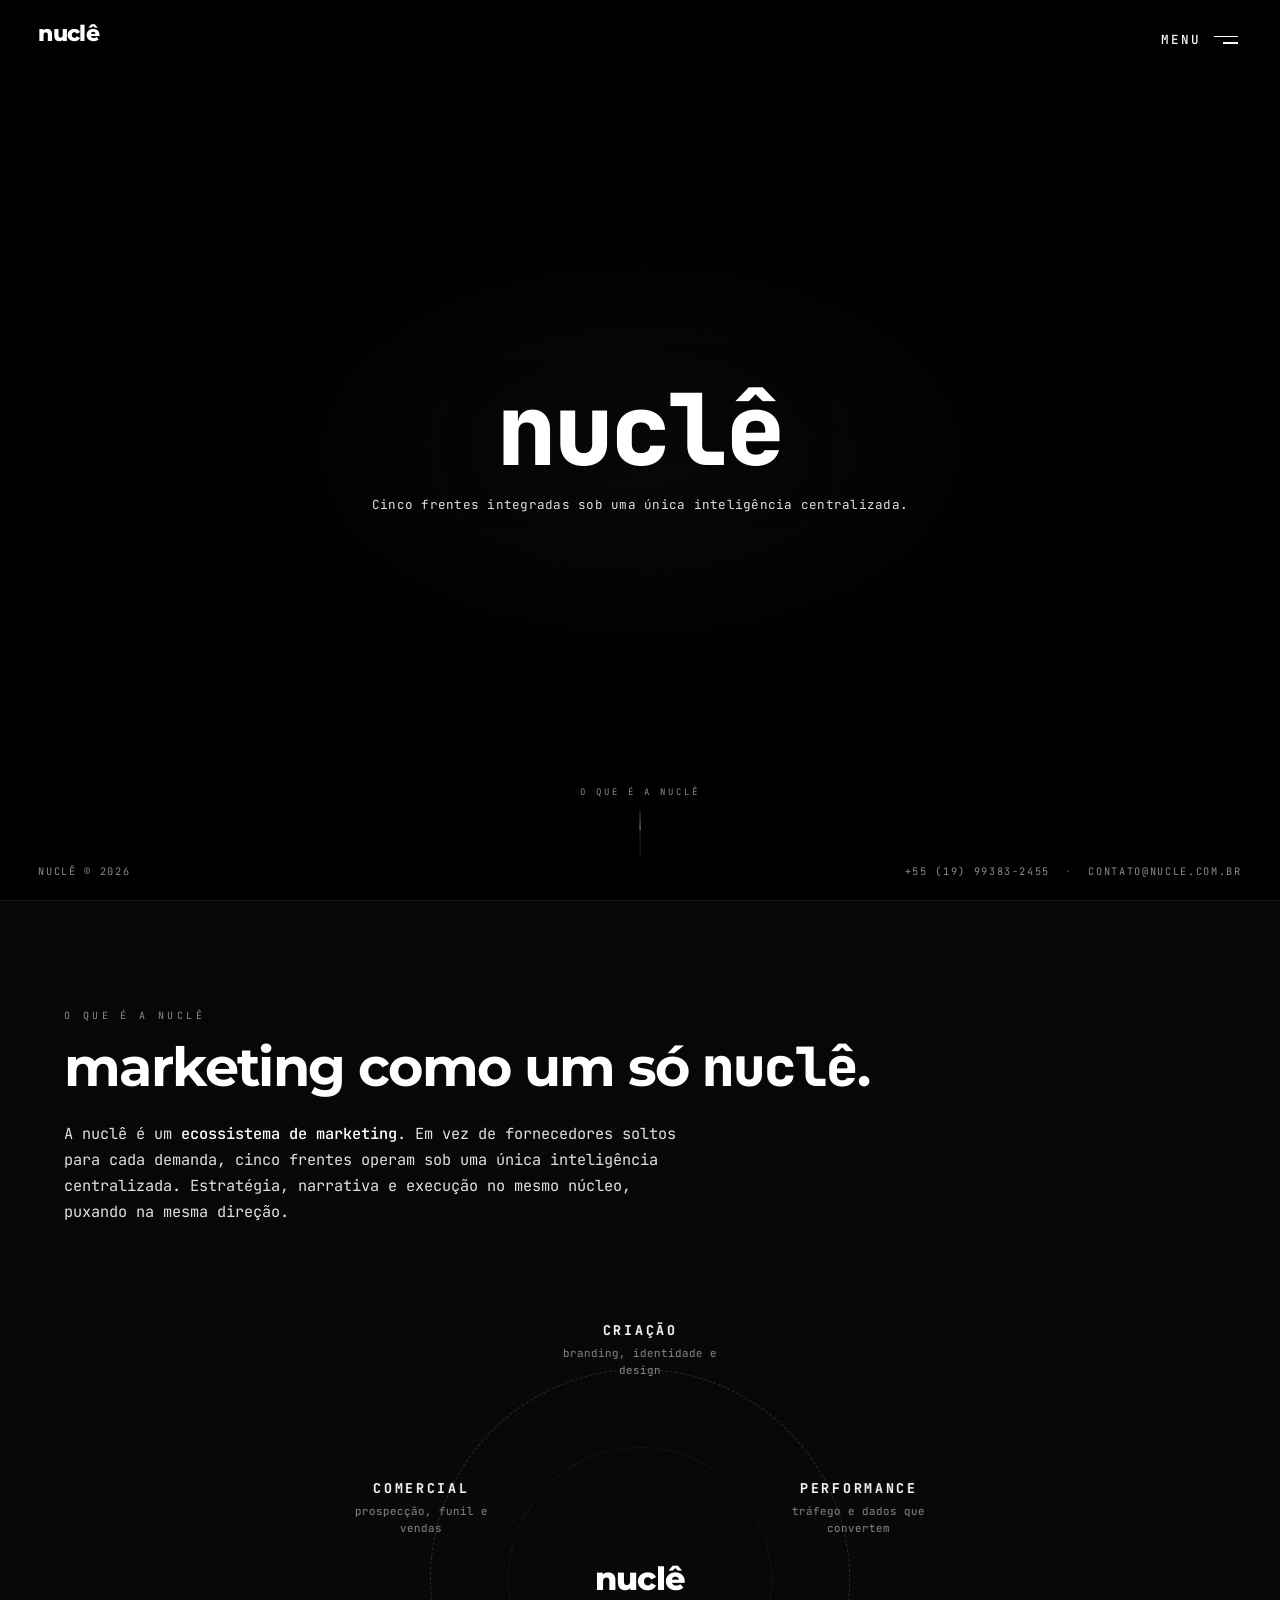
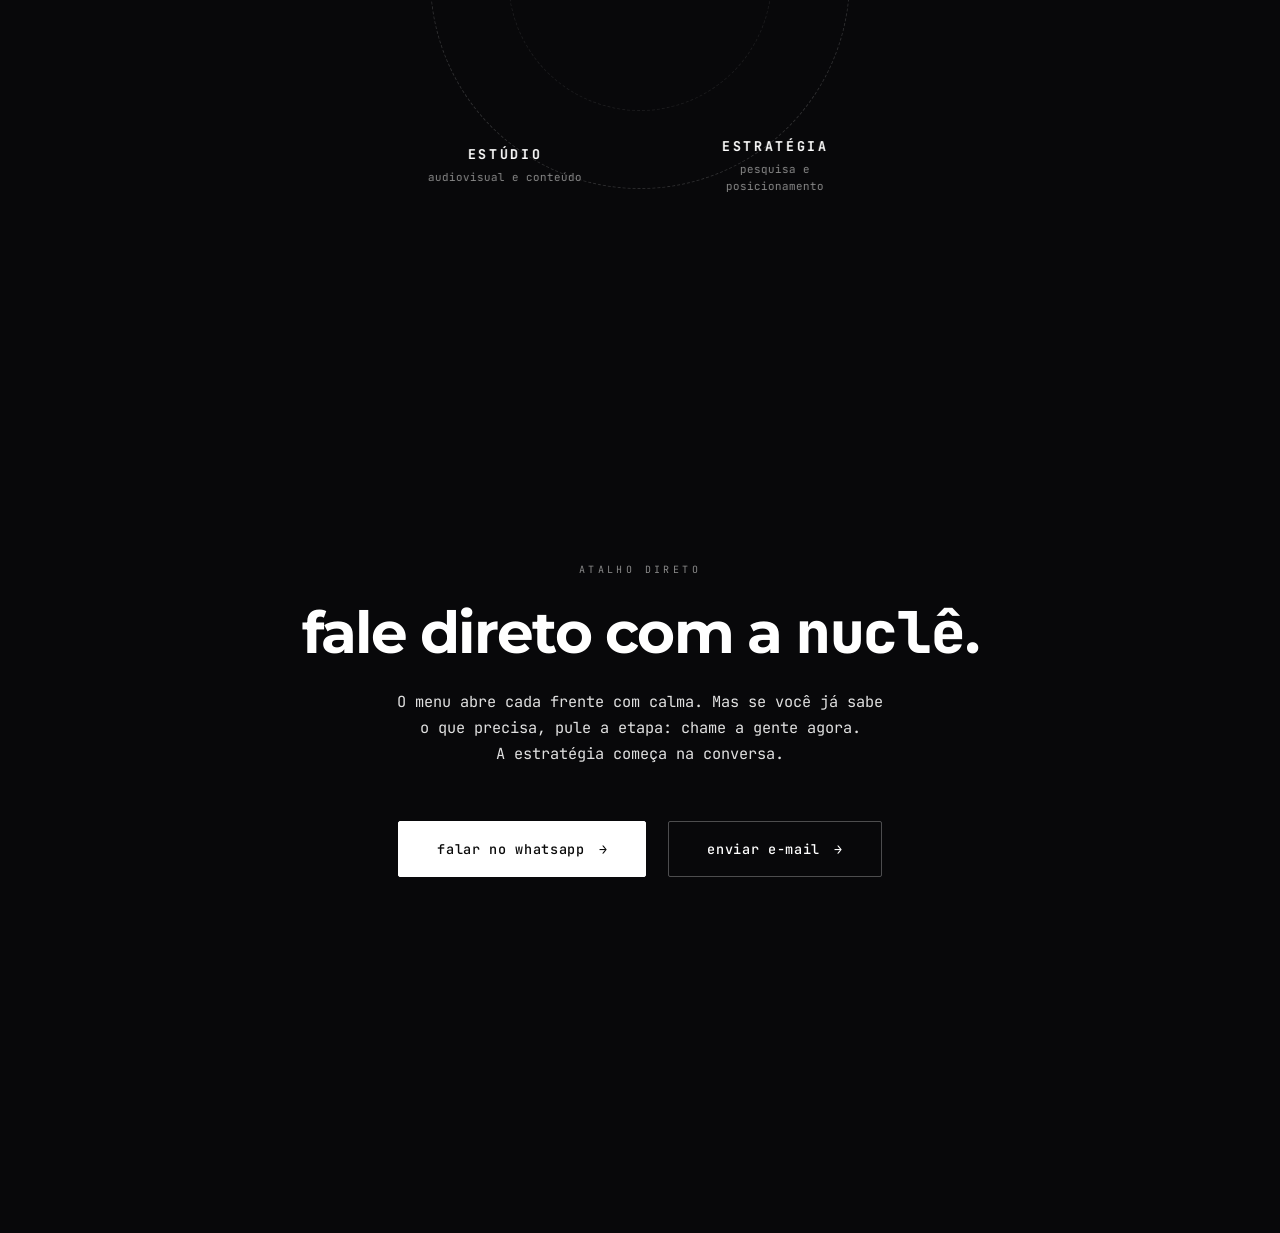
==== index.html @ 70ddcf28 "Site nuclê — versão inicial Site institucional estático da nuclê com as cinco frentes (criação, perf" ====
<!DOCTYPE html>
<html lang="pt-BR">
<head>
  <meta charset="UTF-8">
  <meta name="viewport" content="width=device-width, initial-scale=1.0">
  <meta name="theme-color" content="#0a0a0a">
  <title>nuclê · o núcleo estratégico</title>
  <meta name="description" content="nuclê. Ecossistema de marketing. Cinco frentes integradas sob uma única inteligência centralizada: criação, performance, estratégia, estúdio e comercial.">
  <meta property="og:title" content="nuclê · o núcleo estratégico">
  <meta property="og:description" content="Cinco frentes integradas sob uma única inteligência centralizada.">
  <meta property="og:type" content="website">
  <meta name="twitter:card" content="summary_large_image">
  <link rel="icon" href="data:image/svg+xml,%3Csvg xmlns='http://www.w3.org/2000/svg' viewBox='0 0 100 100'%3E%3Crect width='100' height='100' fill='%230a0a0a'/%3E%3Ctext x='50' y='66' font-family='monospace' font-size='58' font-weight='800' text-anchor='middle' fill='white'%3En%3C/text%3E%3C/svg%3E">
  <link rel="preconnect" href="https://fonts.googleapis.com">
  <link rel="preconnect" href="https://fonts.gstatic.com" crossorigin>
  <link rel="preconnect" href="https://picsum.photos">
  <link href="https://fonts.googleapis.com/css2?family=JetBrains+Mono:wght@400;500;700;800&family=Montserrat:wght@300;400;500;600&display=swap" rel="stylesheet">
  <link rel="stylesheet" href="assets/index.css?v=18">
</head>
<body>

  <!-- FUNDO -->
  <div class="stage" aria-hidden="true">
    <canvas class="blob-canvas" id="blob"></canvas>
    <div class="bg-vignette"></div>
  </div>

  <div class="grain" aria-hidden="true"></div>
  <div class="lights-flash" aria-hidden="true"></div>

  <!-- ícone reutilizável -->
  <svg class="svg-defs" width="0" height="0" aria-hidden="true">
    <symbol id="nuclei" viewBox="0 0 1440 810">
      <g fill="currentColor">
        <path d="M 376.59 -330.41 L 143.5 -245 L 376.59 -160.30 L 376.59 -72.80 L 43.41 -199.5 L 43.41 -290.5 L 376.59 -417.20 Z" transform="translate(293.25,669.5)"></path>
        <path d="M 376.59 -290.5 L 376.59 -199.5 L 43.41 -72.80 L 43.41 -160.30 L 276.5 -245 L 43.41 -330.41 L 43.41 -417.20 Z" transform="translate(666.19,669.5)"></path>
      </g>
    </symbol>
  </svg>

  <!-- HEADER -->
  <header>
    <a class="mark" href="index.html" aria-label="nuclê · início">
      <span class="mark-txt">nuclê</span>
    </a>
    <button class="menu-btn" id="openMenu" aria-label="Abrir menu" aria-expanded="false" aria-controls="overlay">
      Menu <span class="bars" aria-hidden="true"><i></i><i></i></span>
    </button>
  </header>

  <!-- HERO -->
  <main class="hero" id="hero">
    <div class="hero-glow" aria-hidden="true"></div>
    <div class="logo" aria-label="nuclê">
      <span class="word seg w">nuclê</span>
    </div>
    <p class="tagline">Cinco frentes integradas sob uma única inteligência centralizada.</p>
    <a class="scroll-cue" href="#sobre" aria-label="Rolar para saber mais">
      <span class="sc-label">o que é a nuclê</span>
      <span class="sc-line" aria-hidden="true"></span>
    </a>
  </main>

  <!-- SOBRE / O QUE É A NUCLÊ -->
  <section class="about" id="sobre">
    <div class="about-inner">
      <span class="ab-eyebrow">o que é a nuclê</span>
      <h2 class="ab-title">marketing como um só <span class="ab-brand">nuclê</span>.</h2>
      <p class="ab-lead">
        A nuclê é um <em>ecossistema de marketing</em>. Em vez de fornecedores
        soltos para cada demanda, cinco frentes operam sob uma única
        inteligência centralizada. Estratégia, narrativa e execução no mesmo
        núcleo, puxando na mesma direção.
      </p>

      <div class="nucleo" role="img" aria-label="As cinco frentes da nuclê (criação, performance, estratégia, estúdio e comercial) orbitando um único núcleo">
        <span class="nu-ring" aria-hidden="true"></span>
        <span class="nu-ring nu-ring-2" aria-hidden="true"></span>

        <div class="nu-orbit">
          <div class="nu-node nu-1"><span class="nu-node-in">
            <span class="nu-name">criação</span>
            <span class="nu-desc">branding, identidade e design</span>
          </span></div>
          <div class="nu-node nu-2"><span class="nu-node-in">
            <span class="nu-name">performance</span>
            <span class="nu-desc">tráfego e dados que convertem</span>
          </span></div>
          <div class="nu-node nu-3"><span class="nu-node-in">
            <span class="nu-name">estratégia</span>
            <span class="nu-desc">pesquisa e posicionamento</span>
          </span></div>
          <div class="nu-node nu-4"><span class="nu-node-in">
            <span class="nu-name">estúdio</span>
            <span class="nu-desc">audiovisual e conteúdo</span>
          </span></div>
          <div class="nu-node nu-5"><span class="nu-node-in">
            <span class="nu-name">comercial</span>
            <span class="nu-desc">prospecção, funil e vendas</span>
          </span></div>
        </div>

        <div class="nu-center">
          <span class="nu-mark">nuclê</span>
        </div>
      </div>
    </div>
  </section>

  <!-- FECHAMENTO / ATALHO DIRETO -->
  <section class="cta" id="contato">
    <div class="cta-inner">
      <span class="cta-eyebrow">atalho direto</span>
      <h2 class="cta-title">fale direto com a <span class="ab-brand">nuclê</span>.</h2>
      <p class="cta-lead">
        O menu abre cada frente com calma. Mas se você já sabe o que precisa,
        pule a etapa: chame a gente agora.<br>A estratégia começa na conversa.
      </p>
      <div class="cta-actions">
        <a class="cta-btn cta-btn-primary" href="https://wa.me/5519993832455?text=Ol%C3%A1%2C%20vim%20pelo%20site%20da%20nucl%C3%AA." target="_blank" rel="noopener">
          <span>falar no whatsapp</span><span class="cta-arrow" aria-hidden="true">→</span>
        </a>
        <a class="cta-btn cta-btn-ghost" href="mailto:contato@nucle.com.br">
          <span>enviar e-mail</span><span class="cta-arrow" aria-hidden="true">→</span>
        </a>
      </div>
    </div>
  </section>

  <!-- FOOTER -->
  <footer>
    <span>nuclê © 2026</span>
    <span class="foot-contact">
      <a href="tel:+5519993832455">+55 (19) 99383-2455</a>
      <span class="foot-sep" aria-hidden="true">·</span>
      <a href="mailto:contato@nucle.com.br">contato@nucle.com.br</a>
    </span>
  </footer>

  <!-- PRELOADER -->
  <div class="preloader" id="preloader">
    <div class="pl-top"><b>nuclê</b></div>
    <div class="pl-num"><span id="plNum">0</span><span class="pct">%</span></div>
    <div class="pl-label">carregando o núcleo</div>
    <div class="pl-bar" id="plBar"></div>
  </div>

  <!-- MENU OVERLAY -->
  <div class="overlay" id="overlay" role="dialog" aria-modal="true" aria-label="Menu de serviços">
    <div class="ov-top">
      <button class="mk" id="menuLogoBtn" type="button" aria-label="Voltar à página inicial"><span class="mk-txt">nuclê</span></button>
    </div>
    <div class="ov-body">
      <nav class="menu-list" aria-label="Áreas">
        <a class="menu-item has-media" href="estudio.html" data-area="estudio">
          <div class="mi-media" aria-hidden="true">
            <div class="mi-strip">
              <img src="https://picsum.photos/id/1043/420/420?grayscale" alt="" loading="eager" decoding="async">
              <img src="https://picsum.photos/id/1031/420/420?grayscale" alt="" loading="eager" decoding="async">
              <img src="https://picsum.photos/id/1024/420/420?grayscale" alt="" loading="eager" decoding="async">
              <img src="https://picsum.photos/id/1019/420/420?grayscale" alt="" loading="eager" decoding="async">
              <img src="https://picsum.photos/id/1015/420/420?grayscale" alt="" loading="eager" decoding="async">
              <img src="https://picsum.photos/id/1011/420/420?grayscale" alt="" loading="eager" decoding="async">
              <img src="https://picsum.photos/id/1004/420/420?grayscale" alt="" loading="eager" decoding="async">
              <img src="https://picsum.photos/id/999/420/420?grayscale" alt="" loading="eager" decoding="async">
              <img src="https://picsum.photos/id/1043/420/420?grayscale" alt="" loading="eager" decoding="async">
              <img src="https://picsum.photos/id/1031/420/420?grayscale" alt="" loading="eager" decoding="async">
              <img src="https://picsum.photos/id/1024/420/420?grayscale" alt="" loading="eager" decoding="async">
              <img src="https://picsum.photos/id/1019/420/420?grayscale" alt="" loading="eager" decoding="async">
              <img src="https://picsum.photos/id/1015/420/420?grayscale" alt="" loading="eager" decoding="async">
              <img src="https://picsum.photos/id/1011/420/420?grayscale" alt="" loading="eager" decoding="async">
              <img src="https://picsum.photos/id/1004/420/420?grayscale" alt="" loading="eager" decoding="async">
              <img src="https://picsum.photos/id/999/420/420?grayscale" alt="" loading="eager" decoding="async">
            </div>
          </div>
          <span class="mi-name">estúdio</span>
          <span class="mi-arrow" aria-hidden="true">→</span>
        </a>
        <a class="menu-item" href="criacao.html" data-area="criacao">
          <span class="mi-name">criação</span>
          <span class="mi-arrow" aria-hidden="true">→</span>
        </a>
        <a class="menu-item" href="performance.html" data-area="performance">
          <span class="mi-name">performance</span>
          <span class="mi-arrow" aria-hidden="true">→</span>
        </a>
        <a class="menu-item" href="estrategia.html" data-area="estrategia">
          <span class="mi-name">estratégia</span>
          <span class="mi-arrow" aria-hidden="true">→</span>
        </a>
        <a class="menu-item" href="comercial.html" data-area="comercial">
          <span class="mi-name">comercial</span>
          <span class="mi-arrow" aria-hidden="true">→</span>
        </a>
      </nav>
    </div>
  </div>

  <!-- libs externas usadas pelo blob 3D -->
  <script src="https://cdnjs.cloudflare.com/ajax/libs/three.js/r128/three.min.js"></script>
  <script src="assets/simplex-noise.js"></script>

  <!-- lógica da página: preloader, menu, blob -->
  <script src="assets/index.js?v=4" defer></script>
</body>
</html>
---- assets/index.css ----
:root{
  --preto:#0a0a0a;
  --branco:#FFFFFF;
  --cinza:#E1E1E1;
  --cinza-dim:#8a8a8a;
  --mono:'JetBrains Mono', ui-monospace, monospace;
  --sans:'Montserrat', system-ui, sans-serif;
}
*{margin:0;padding:0;box-sizing:border-box}
.svg-defs{position:absolute}
html,body{min-height:100%}
html{scroll-behavior:smooth}
body{
  background:#000;
  color:var(--branco);
  font-family:var(--mono);
  overflow-x:hidden;
  -webkit-font-smoothing:antialiased;
}

/* ============ FUNDO: blob 3D WebGL ============ */
.stage{position:fixed;inset:0;z-index:0;overflow:hidden;
  background:linear-gradient(90deg,#2a2a2a 0%,#222 45%,#1c1c1c 100%)}
.stage.no-webgl{background-image:url('assets/bg.png');background-size:cover;background-position:62% 40%}
.blob-canvas{position:absolute;inset:0;width:100%;height:100%;display:block}
.bg-vignette{position:absolute;inset:0;pointer-events:none;
  background:radial-gradient(135% 105% at 64% 32%, rgba(0,0,0,0) 42%, rgba(0,0,0,.32) 84%, rgba(0,0,0,.68) 100%);}

.grain{position:fixed;inset:0;z-index:6;pointer-events:none;opacity:.05;mix-blend-mode:overlay;
  background-image:url("data:image/svg+xml,%3Csvg xmlns='http://www.w3.org/2000/svg' width='140' height='140'%3E%3Cfilter id='n'%3E%3CfeTurbulence type='fractalNoise' baseFrequency='0.85' numOctaves='2'/%3E%3C/filter%3E%3Crect width='100%25' height='100%25' filter='url(%23n)'/%3E%3C/svg%3E");}

/* ============ HERO ============ */
.hero{position:relative;z-index:3;min-height:100vh;min-height:100svh;display:flex;flex-direction:column;
  align-items:center;justify-content:center;text-align:center;padding:0 24px;pointer-events:none}
.hero-glow{position:absolute;width:80vmin;height:46vmin;border-radius:50%;
  background:radial-gradient(closest-side, rgba(10,10,10,.85), rgba(10,10,10,0));}
.kicker{position:relative;font-size:11px;letter-spacing:.4em;text-transform:uppercase;
  color:var(--cinza);margin-bottom:18px;opacity:0}
.logo{position:relative;display:flex;flex-wrap:nowrap;align-items:center;justify-content:center;gap:.04em;
  max-width:100%;white-space:nowrap;
  font-weight:800;line-height:.9;letter-spacing:-.02em;
  font-size:clamp(2.4rem,11vmin,13rem);text-shadow:0 8px 50px rgba(0,0,0,.6)}
.logo .word{white-space:nowrap}
.logo .br{color:var(--branco);font-weight:500}
.logo .word{color:var(--branco)}
.logo .seg{display:inline-block;opacity:0;transform:translateY(34px)}
.tagline{position:relative;align-self:center;text-align:center;
  margin:clamp(16px,2.4vmin,40px) auto 0;font-family:var(--mono);font-weight:400;
  font-size:clamp(11px,1.4vmin,22px);letter-spacing:.02em;color:var(--cinza);
  width:fit-content;max-width:96vw;white-space:nowrap;opacity:0;line-height:1.6}

.reveal .kicker{animation:fade 1s .15s forwards}
.reveal .logo .seg{animation:rise .95s cubic-bezier(.2,.7,.2,1) forwards}
.reveal .logo .l1{animation-delay:.25s}
.reveal .logo .w{animation-delay:.38s}
.reveal .logo .l2{animation-delay:.5s}
.reveal .tagline{animation:fade 1s .8s forwards}

/* ============ HEADER ============ */
header{position:fixed;top:0;left:0;right:0;z-index:20;
  display:flex;align-items:flex-start;justify-content:space-between;
  padding:clamp(18px,2.6vmin,48px) clamp(20px,3vw,72px)}
.mark{display:flex;align-items:center;gap:10px;opacity:0;text-decoration:none;color:var(--branco);transition:opacity .3s}
.mark:hover{opacity:.85}
.mark:focus-visible{outline:1px solid var(--cinza);outline-offset:6px;border-radius:2px}
.reveal .mark{animation:fade .9s .2s forwards}
.mark-txt{display:inline-block;font-family:var(--sans);font-weight:800;text-transform:lowercase;
  letter-spacing:-.03em;font-size:clamp(19px,2.4vmin,30px);color:var(--branco);line-height:1}
.menu-btn{appearance:none;background:none;border:none;cursor:pointer;color:var(--branco);
  font-family:var(--mono);font-size:clamp(12px,1.4vmin,20px);font-weight:500;letter-spacing:.18em;text-transform:uppercase;
  display:flex;align-items:center;gap:12px;padding:8px 4px;opacity:0}
.reveal .menu-btn{animation:fade .9s .3s forwards}
.menu-btn .bars{display:inline-flex;flex-direction:column;gap:5px;width:24px}
.menu-btn .bars i{height:1.5px;background:var(--branco);display:block;transition:.35s}
.menu-btn .bars i:first-child{width:24px}
.menu-btn .bars i:last-child{width:15px;margin-left:auto}
.menu-btn:hover .bars i:last-child{width:24px}
.menu-btn:hover{color:var(--cinza)}
.menu-btn:focus-visible{outline:1px solid var(--cinza);outline-offset:6px}

/* ============ FOOTER ============ */
footer{position:fixed;bottom:0;left:0;right:0;z-index:20;
  display:flex;justify-content:space-between;align-items:flex-end;
  padding:clamp(16px,2.4vmin,44px) clamp(20px,3vw,72px);
  font-size:clamp(10px,1.15vmin,16px);letter-spacing:.16em;text-transform:uppercase;color:var(--cinza-dim);opacity:0}
.reveal footer{animation:fade 1s 1.05s forwards}
footer a{color:var(--cinza-dim);text-decoration:none;transition:color .3s}
footer a:hover{color:var(--branco)}
.foot-contact{display:inline-flex;align-items:center;gap:clamp(8px,1.2vw,16px);flex-wrap:wrap;justify-content:flex-end}
.foot-sep{color:var(--cinza-dim);opacity:.6}
footer a:focus-visible{color:var(--branco);outline:1px solid var(--cinza-dim);outline-offset:4px}

/* ============ VINHETA QUE ACENDE ============ */
.lights-flash{position:fixed;inset:0;z-index:5;pointer-events:none;
  background:radial-gradient(circle at 50% 45%,
    rgba(255,255,255,.40) 0%,
    rgba(255,255,255,.18) 22%,
    rgba(255,255,255,.04) 50%,
    transparent 75%);
  opacity:0;mix-blend-mode:screen;
  transform:scale(.85);will-change:opacity,transform}
.reveal .lights-flash{animation:vinhetaOn 2s cubic-bezier(.3,0,.3,1) .15s forwards}
@keyframes vinhetaOn{
  0%{opacity:0;transform:scale(.85)}
  25%{opacity:1;transform:scale(1)}
  55%{opacity:.9;transform:scale(1.04)}
  100%{opacity:0;transform:scale(1.18)}
}

/* ============ PRELOADER ============ */
.preloader{position:fixed;inset:0;z-index:90;background:#000;overflow:hidden;
  transition:opacity 1.1s cubic-bezier(.7,0,.3,1), visibility 1.1s}
.preloader.done{opacity:0;visibility:hidden;pointer-events:none}
.pl-top{position:absolute;top:30px;left:38px;right:38px;display:flex;justify-content:space-between;
  font-size:11px;letter-spacing:.3em;text-transform:uppercase;color:var(--cinza-dim)}
.pl-top b{color:var(--branco);font-weight:500}
.pl-num{position:absolute;left:38px;bottom:42px;font-family:var(--mono);font-weight:800;
  font-size:clamp(80px,18vw,230px);line-height:.82;letter-spacing:-.04em;color:var(--branco)}
.pl-num .pct{color:var(--cinza-dim);font-weight:500;font-size:.3em;vertical-align:super;margin-left:.05em}
.pl-label{position:absolute;right:38px;bottom:54px;font-size:11px;letter-spacing:.4em;
  text-transform:uppercase;color:var(--cinza-dim)}
.pl-bar{position:absolute;left:0;bottom:0;height:2px;background:var(--branco);width:0}
@keyframes rise{to{opacity:1;transform:translateY(0)}}
@keyframes fade{to{opacity:1}}
body.locked{overflow:hidden}

/* ============ MENU OVERLAY ============ */
.overlay{position:fixed;inset:0;z-index:50;background:rgba(0,0,0,.9);
  -webkit-backdrop-filter:blur(24px);backdrop-filter:blur(24px);
  opacity:0;visibility:hidden;transition:opacity .5s ease, visibility .5s;display:flex;flex-direction:column}
.overlay.open{opacity:1;visibility:visible}
.ov-top{display:flex;justify-content:space-between;align-items:center;padding:28px 38px;flex-shrink:0}
.ov-top .mk{display:flex;align-items:center;gap:10px;
  appearance:none;background:none;border:none;padding:0;cursor:pointer;
  color:var(--branco);transition:opacity .3s, transform .3s cubic-bezier(.2,.7,.2,1);opacity:.9}
.ov-top .mk:hover{opacity:1;transform:translateX(-2px)}
.ov-top .mk .mk-txt{display:inline-block;font-family:var(--sans);font-weight:800;text-transform:lowercase;
  letter-spacing:-.03em;font-size:clamp(20px,2.2vmin,28px);color:var(--branco);line-height:1}
.close{appearance:none;background:none;border:none;cursor:pointer;color:var(--branco);
  font-family:var(--mono);font-size:13px;letter-spacing:.18em;text-transform:uppercase;
  display:flex;align-items:center;gap:10px;transition:.3s}
.close:hover{color:var(--cinza-dim)}
.close .x{font-size:20px;line-height:1}
.ov-body{flex:1;overflow:hidden;display:flex;flex-direction:column;padding:0;
  position:relative}

/* ============ CARROSSEL LOCALIZADO (dentro da linha criação) ============ */
.menu-item .mi-media{position:absolute;inset:0;overflow:hidden;pointer-events:none;z-index:0;
  opacity:0;transition:opacity .55s ease;
  -webkit-mask-image:linear-gradient(90deg,transparent 0,#000 10%,#000 90%,transparent 100%);
  mask-image:linear-gradient(90deg,transparent 0,#000 10%,#000 90%,transparent 100%)}
.menu-item:hover .mi-media{opacity:.5}
.menu-item .mi-strip{display:flex;gap:14px;height:100%;align-items:center;width:max-content;
  will-change:transform;animation:stripSlide 45s linear infinite}
.menu-item .mi-strip img{height:78%;width:auto;object-fit:cover;display:block;flex-shrink:0;
  filter:grayscale(1) brightness(.45) contrast(1.1)}
@keyframes stripSlide{from{transform:translateX(0)}to{transform:translateX(-50%)}}
.menu-item.has-media > .mi-name,
.menu-item.has-media > .mi-arrow{position:relative;z-index:1}

/* ============ LISTA DE ÁREAS (premium editorial) ============ */
.menu-list{flex:1;display:flex;flex-direction:column;width:100%;position:relative;z-index:2}

.menu-item{flex:1;display:grid;
  grid-template-columns:1fr auto;
  align-items:center;gap:36px;
  padding:0 6vw;
  text-decoration:none;color:var(--branco);
  border-top:1px solid rgba(255,255,255,.06);
  position:relative;overflow:hidden;
  opacity:0;transform:translateY(24px);
  transition:color .4s ease, background-color .4s ease}
.menu-item:last-child{border-bottom:1px solid rgba(255,255,255,.06)}
.overlay.open .menu-item{animation:itemRise .65s cubic-bezier(.2,.7,.2,1) forwards}
.overlay.open .menu-item:nth-child(1){animation-delay:.18s}
.overlay.open .menu-item:nth-child(2){animation-delay:.26s}
.overlay.open .menu-item:nth-child(3){animation-delay:.34s}
.overlay.open .menu-item:nth-child(4){animation-delay:.42s}
@keyframes itemRise{to{opacity:1;transform:translateY(0)}}

.mi-name{font-family:var(--mono);font-weight:800;letter-spacing:-.025em;line-height:.9;
  font-size:clamp(34px,8vmin,120px);text-transform:lowercase;
  transition:transform .55s cubic-bezier(.2,.7,.2,1)}
.mi-arrow{font-family:var(--mono);font-size:clamp(22px,3vmin,44px);
  color:var(--cinza-dim);width:clamp(32px,4vmin,64px);text-align:right;
  transition:transform .5s cubic-bezier(.2,.7,.2,1), color .4s ease}

/* hover de uma linha: ela ganha destaque, as outras desaparecem */
.menu-list:hover .menu-item{opacity:.32}
.menu-list:hover .menu-item:hover,
.menu-list .menu-item:focus-visible{opacity:1;background:rgba(255,255,255,.02)}
.menu-item:hover .mi-name{transform:translateX(14px)}
.menu-item:hover .mi-arrow{transform:translateX(10px);color:var(--branco)}
.menu-item:focus-visible{outline:none}

/* mantém animação de entrada após hover (sem perder opacity) */
.overlay.open .menu-list:not(:hover) .menu-item{opacity:1}
.ov-foot{flex-shrink:0;padding:0 38px 30px;max-width:1180px;margin:0 auto;width:100%;
  display:flex;justify-content:space-between;gap:20px;flex-wrap:wrap;
  font-size:11px;letter-spacing:.06em;color:var(--cinza-dim);font-family:var(--mono)}
.ov-foot a{color:var(--cinza);text-decoration:none;transition:.3s}
.ov-foot a:hover{color:var(--branco)}

/* ============ SCROLL CUE (hero) ============ */
.scroll-cue{position:absolute;left:50%;bottom:clamp(22px,5vh,60px);transform:translateX(-50%);
  z-index:4;display:flex;flex-direction:column;align-items:center;gap:12px;
  text-decoration:none;color:var(--cinza-dim);pointer-events:auto;opacity:0}
.reveal .scroll-cue{animation:fade 1s 1.2s forwards}
.scroll-cue .sc-label{font-size:clamp(9px,1vmin,13px);letter-spacing:.34em;text-transform:uppercase}
.scroll-cue .sc-line{width:1px;height:clamp(28px,5vh,54px);position:relative;overflow:hidden;
  background:rgba(255,255,255,.12)}
.scroll-cue .sc-line::after{content:"";position:absolute;left:0;top:0;width:100%;height:45%;
  background:linear-gradient(180deg,transparent,var(--branco));
  animation:scDrop 1.8s cubic-bezier(.6,.05,.3,1) infinite}
@keyframes scDrop{0%{transform:translateY(-120%)}100%{transform:translateY(300%)}}
.scroll-cue:hover{color:var(--branco)}
.scroll-cue:focus-visible{outline:1px solid var(--cinza-dim);outline-offset:6px}

/* ============ SOBRE / O QUE É A NUCLÊ ============ */
.about{position:relative;z-index:3;overflow-x:clip;
  background:linear-gradient(180deg, rgba(10,10,10,.70) 0%, rgba(8,8,10,.93) 24%, #08080a 60%);
  -webkit-backdrop-filter:blur(6px);backdrop-filter:blur(6px);
  border-top:1px solid rgba(255,255,255,.08);
  padding:clamp(72px,12vh,160px) clamp(20px,5vw,64px) clamp(40px,6vh,80px)}
.about-inner{max-width:1180px;margin:0 auto}
.ab-eyebrow{display:block;font-family:var(--mono);font-size:clamp(10px,1.1vmin,14px);
  letter-spacing:.34em;text-transform:uppercase;color:var(--cinza-dim);margin-bottom:clamp(14px,2vh,26px)}
.ab-title{font-family:var(--sans);font-weight:700;letter-spacing:-.03em;line-height:1;
  text-transform:lowercase;color:var(--branco);
  font-size:clamp(34px,6vmin,76px);margin-bottom:clamp(20px,3vh,36px)}
.ab-brand{font-family:var(--mono);font-weight:800;letter-spacing:-.02em;color:var(--branco)}
.ab-brand .b{font-weight:500;color:var(--branco)}
.ab-lead{font-family:var(--mono);font-weight:400;color:var(--cinza);
  font-size:clamp(14px,1.7vmin,20px);line-height:1.7;max-width:70ch;
  margin-bottom:clamp(40px,6vh,80px)}
.ab-lead em{font-style:normal;color:var(--branco);font-weight:500}
/* ---- núcleo orbital: anéis parados, frentes girando ---- */
.nucleo{position:relative;width:min(90vw,600px);aspect-ratio:1;
  margin:clamp(28px,5vh,64px) auto 0;--r:clamp(118px,32vmin,230px)}
.nu-ring{position:absolute;top:50%;left:50%;transform:translate(-50%,-50%);
  width:70%;aspect-ratio:1;border-radius:50%;pointer-events:none;z-index:0;
  border:1px dashed rgba(255,255,255,.15)}
.nu-ring-2{width:44%;border-color:rgba(255,255,255,.08)}
.nu-center{position:absolute;top:50%;left:50%;transform:translate(-50%,-50%);z-index:3;
  display:flex;flex-direction:column;align-items:center;gap:clamp(8px,1.4vh,14px)}
.nu-mark{display:inline-block;font-family:var(--sans);font-weight:800;text-transform:lowercase;
  letter-spacing:-.03em;font-size:clamp(24px,3.6vmin,46px);color:var(--branco);line-height:1}
.nu-core{font-family:var(--mono);font-size:clamp(9px,1vmin,12px);letter-spacing:.34em;
  text-transform:uppercase;color:var(--cinza-dim)}

/* órbita gira devagar; os nomes contrarrotacionam pra ficar sempre na horizontal */
.nu-orbit{position:absolute;top:50%;left:50%;width:0;height:0;z-index:2;
  animation:nuOrbit 140s linear infinite;will-change:transform}
.nu-node{position:absolute;top:0;left:0;width:max-content}
.nu-node-in{display:flex;flex-direction:column;align-items:center;gap:6px;text-align:center;
  animation:nuOrbitBack 140s linear infinite;will-change:transform}
.nu-1{transform:translate(-50%,-50%) rotate(0deg)   translateY(calc(-1*var(--r))) rotate(0deg)}
.nu-2{transform:translate(-50%,-50%) rotate(72deg)  translateY(calc(-1*var(--r))) rotate(-72deg)}
.nu-3{transform:translate(-50%,-50%) rotate(144deg) translateY(calc(-1*var(--r))) rotate(-144deg)}
.nu-4{transform:translate(-50%,-50%) rotate(216deg) translateY(calc(-1*var(--r))) rotate(-216deg)}
.nu-5{transform:translate(-50%,-50%) rotate(288deg) translateY(calc(-1*var(--r))) rotate(-288deg)}
.nu-name{font-family:var(--mono);font-weight:700;text-transform:uppercase;letter-spacing:.2em;
  font-size:clamp(12px,1.5vmin,17px);color:var(--branco)}
.nu-desc{font-family:var(--mono);font-weight:400;font-size:clamp(11px,1.2vmin,13.5px);
  line-height:1.5;color:var(--cinza-dim);max-width:22ch}
@keyframes nuOrbit{from{transform:rotate(0deg)}to{transform:rotate(360deg)}}
@keyframes nuOrbitBack{from{transform:rotate(0deg)}to{transform:rotate(-360deg)}}

/* ============ FECHAMENTO / ATALHO DIRETO ============ */
.cta{position:relative;z-index:3;overflow-x:clip;text-align:center;
  background:#08080a;
  min-height:100vh;min-height:100svh;display:flex;align-items:center;justify-content:center;
  padding:clamp(24px,4vh,56px) clamp(20px,5vw,64px) clamp(120px,18vh,220px)}
.cta-inner{max-width:900px;margin:0 auto;display:flex;flex-direction:column;align-items:center}
.cta-eyebrow{display:block;font-family:var(--mono);font-size:clamp(10px,1.1vmin,14px);
  letter-spacing:.34em;text-transform:uppercase;color:var(--cinza-dim);margin-bottom:clamp(18px,3vh,32px)}
.cta-title{font-family:var(--sans);font-weight:700;letter-spacing:-.03em;line-height:1.02;
  text-transform:lowercase;color:var(--branco);
  font-size:clamp(34px,6.4vmin,80px);margin-bottom:clamp(20px,3vh,34px)}
.cta-lead{font-family:var(--mono);font-weight:400;color:var(--cinza);
  font-size:clamp(14px,1.7vmin,19px);line-height:1.7;max-width:54ch;
  margin-bottom:clamp(38px,6vh,64px)}
.cta-actions{display:flex;flex-wrap:wrap;gap:clamp(14px,2vw,22px);align-items:center;justify-content:center}
.cta-btn{display:inline-flex;align-items:center;gap:14px;cursor:pointer;
  font-family:var(--mono);font-weight:500;font-size:clamp(13px,1.5vmin,16px);
  letter-spacing:.05em;text-transform:lowercase;text-decoration:none;
  padding:clamp(15px,2vh,20px) clamp(24px,3vw,38px);
  border:1px solid rgba(255,255,255,.28);border-radius:2px;color:var(--branco);
  transition:background .35s,color .35s,border-color .35s}
.cta-btn .cta-arrow{transition:transform .35s}
.cta-btn:hover .cta-arrow{transform:translateX(6px)}
.cta-btn-primary{background:var(--branco);color:var(--preto);border-color:var(--branco)}
.cta-btn-primary:hover{background:transparent;color:var(--branco)}
.cta-btn-ghost:hover{background:rgba(255,255,255,.06);border-color:rgba(255,255,255,.5)}
.cta-btn:focus-visible{outline:1px solid var(--cinza-dim);outline-offset:5px}
@media(max-width:520px){
  .cta{padding-top:clamp(20px,4vh,48px)}
  .cta-actions{flex-direction:column;width:100%;gap:12px}
  .cta-btn{width:100%;justify-content:center}
}

/* ============ responsivo ============ */
@media(max-width:860px){
  /* mantém a órbita girando, só reduz pra caber no tablet/celular */
  .nucleo{width:min(100%,520px);--r:clamp(118px,32vmin,205px)}
  .nu-mark{width:auto;font-size:clamp(20px,3.4vmin,34px)}
  .nu-desc{max-width:16ch;font-size:clamp(10px,1.4vmin,12px)}
  header,.ov-top{padding:22px 24px}
  footer{padding:20px 24px;font-size:9px}
  .pl-num{left:24px;bottom:34px}
  .pl-label{right:24px;bottom:46px}
  .pl-top{left:24px;right:24px}
  .menu-item{grid-template-columns:1fr auto;gap:14px;padding:0 22px}
  .mi-name{font-size:clamp(28px,8vw,42px)}
  .mi-arrow{font-size:22px;width:32px}
  .ov-top .mk svg{width:48px;height:27px}
}
@media(max-width:540px){
  body{overflow-x:hidden}
  .ab-lead{font-size:14px}
  /* no celular a órbita continua girando, só com os nomes (descrições ocultas p/ caber) */
  .nucleo{width:100%;--r:clamp(92px,29vmin,140px)}
  .nu-desc{display:none}
  .nu-name{font-size:clamp(12px,3.6vw,15px);letter-spacing:.14em}
  .nu-mark{width:auto;font-size:clamp(19px,4.6vw,30px)}
  .nu-ring{width:80%}
  .nu-ring-2{width:48%}
  header{padding:16px 18px}
  .mark svg{width:64px;height:36px}
  .menu-btn{font-size:11px;letter-spacing:.14em;padding:10px 6px;min-height:44px;gap:8px}
  footer{flex-direction:column;align-items:flex-start;gap:6px;padding:14px 18px;font-size:9px;letter-spacing:.12em}
  footer a{padding:6px 0;display:inline-block}
  .logo{font-size:clamp(34px,11vw,72px)}
  .tagline{font-size:clamp(8px,2.5vw,12px);margin-top:16px;padding:0 4px;line-height:1.55}
  .pl-num{font-size:clamp(60px,15vw,110px);left:18px;bottom:24px}
  .pl-label{right:18px;bottom:18px;font-size:9px;letter-spacing:.22em}
  .pl-top{top:20px;left:18px;right:18px;font-size:9px;letter-spacing:.2em;gap:10px}
  .ov-top{padding:18px 18px}
  .ov-top .mk svg{width:44px;height:25px}
  .menu-item{grid-template-columns:1fr auto;gap:10px;padding:0 18px}
  .mi-name{font-size:clamp(24px,9vw,36px)}
  .mi-arrow{font-size:20px;width:24px}
  .menu-item .mi-strip img{height:62%}
  .menu-item .mi-strip{gap:8px}
}
/* telas muito grandes / TV — centraliza e evita vãos gigantes no menu */
@media(min-width:1800px){
  .menu-item{padding:0 max(6vw,calc((100% - 1500px)/2 + 4vw))}
}
@media(min-width:2600px){
  .menu-item{padding:0 max(6vw,calc((100% - 1900px)/2 + 4vw))}
}
/* alturas curtas (laptops baixos / janela reduzida) — impede que hero encoste no header/footer */
@media(max-height:560px){
  .logo{font-size:clamp(2rem,14vh,7rem)}
  .tagline{font-size:clamp(10px,2.2vh,14px);margin-top:clamp(8px,2vh,20px)}
}
@media(prefers-reduced-motion:reduce){
  *{animation:none!important;transition:none!important}
  .kicker,.logo .seg,.tagline,.scroll-cue,.mark,.menu-btn,footer{opacity:1!important;transform:none!important}
}
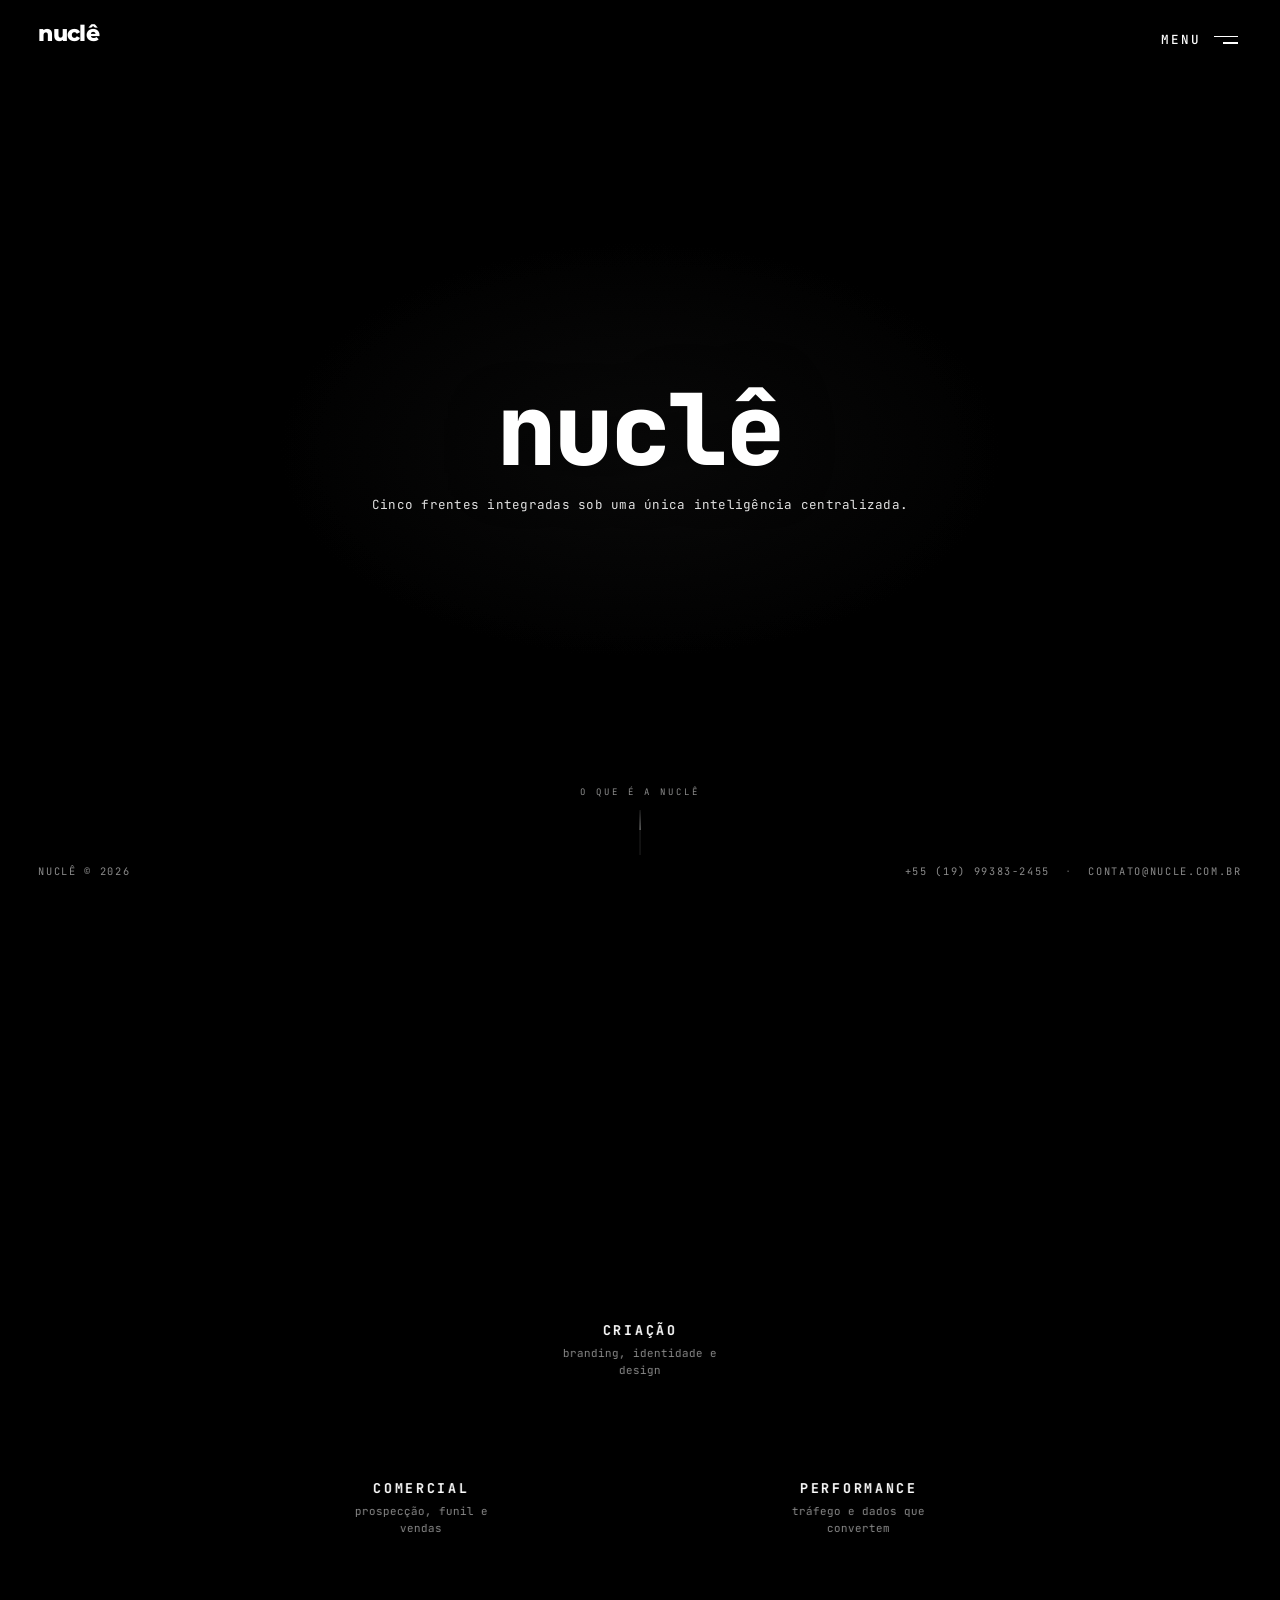
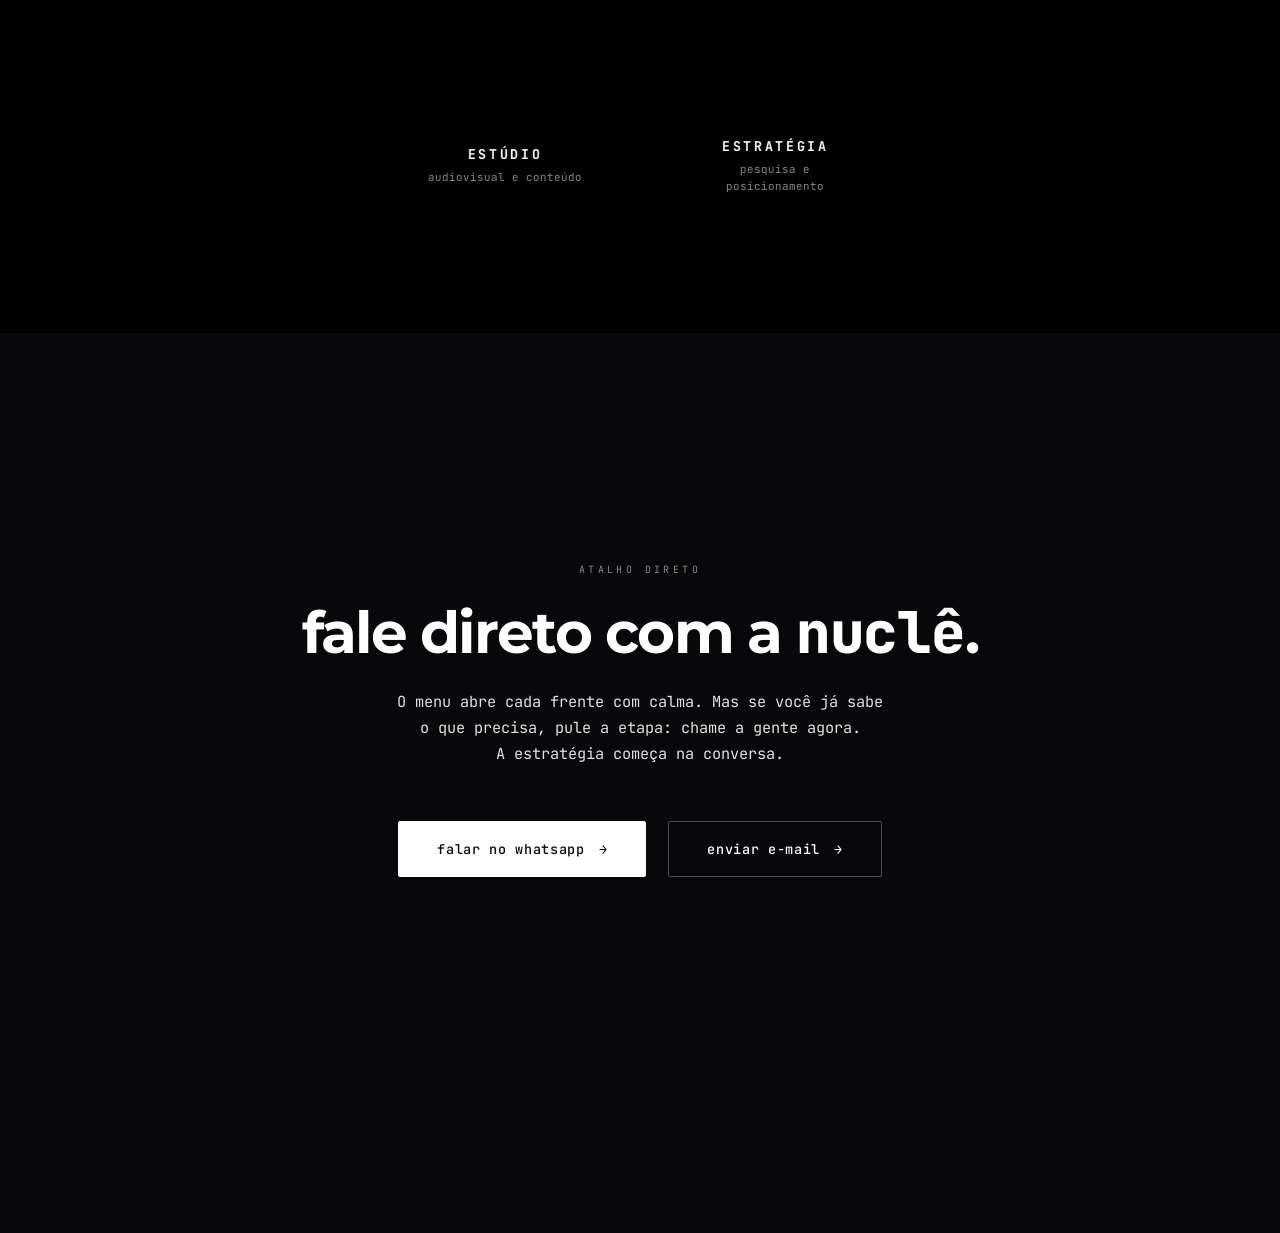
==== commit c0e9d05a: "Corrige arraste horizontal no mobile Elementos fixos (bigname) e os cards laterais do carrossel do e" ====
--- a/index.html
+++ b/index.html
@@ -15,7 +15,7 @@
   <link rel="preconnect" href="https://fonts.gstatic.com" crossorigin>
   <link rel="preconnect" href="https://picsum.photos">
   <link href="https://fonts.googleapis.com/css2?family=JetBrains+Mono:wght@400;500;700;800&family=Montserrat:wght@300;400;500;600&display=swap" rel="stylesheet">
-  <link rel="stylesheet" href="assets/index.css?v=18">
+  <link rel="stylesheet" href="assets/index.css?v=19">
 </head>
 <body>
 
--- a/assets/index.css
+++ b/assets/index.css
@@ -9,7 +9,7 @@
 *{margin:0;padding:0;box-sizing:border-box}
 .svg-defs{position:absolute}
 html,body{min-height:100%}
-html{scroll-behavior:smooth}
+html{scroll-behavior:smooth;overflow-x:clip}
 body{
   background:#000;
   color:var(--branco);
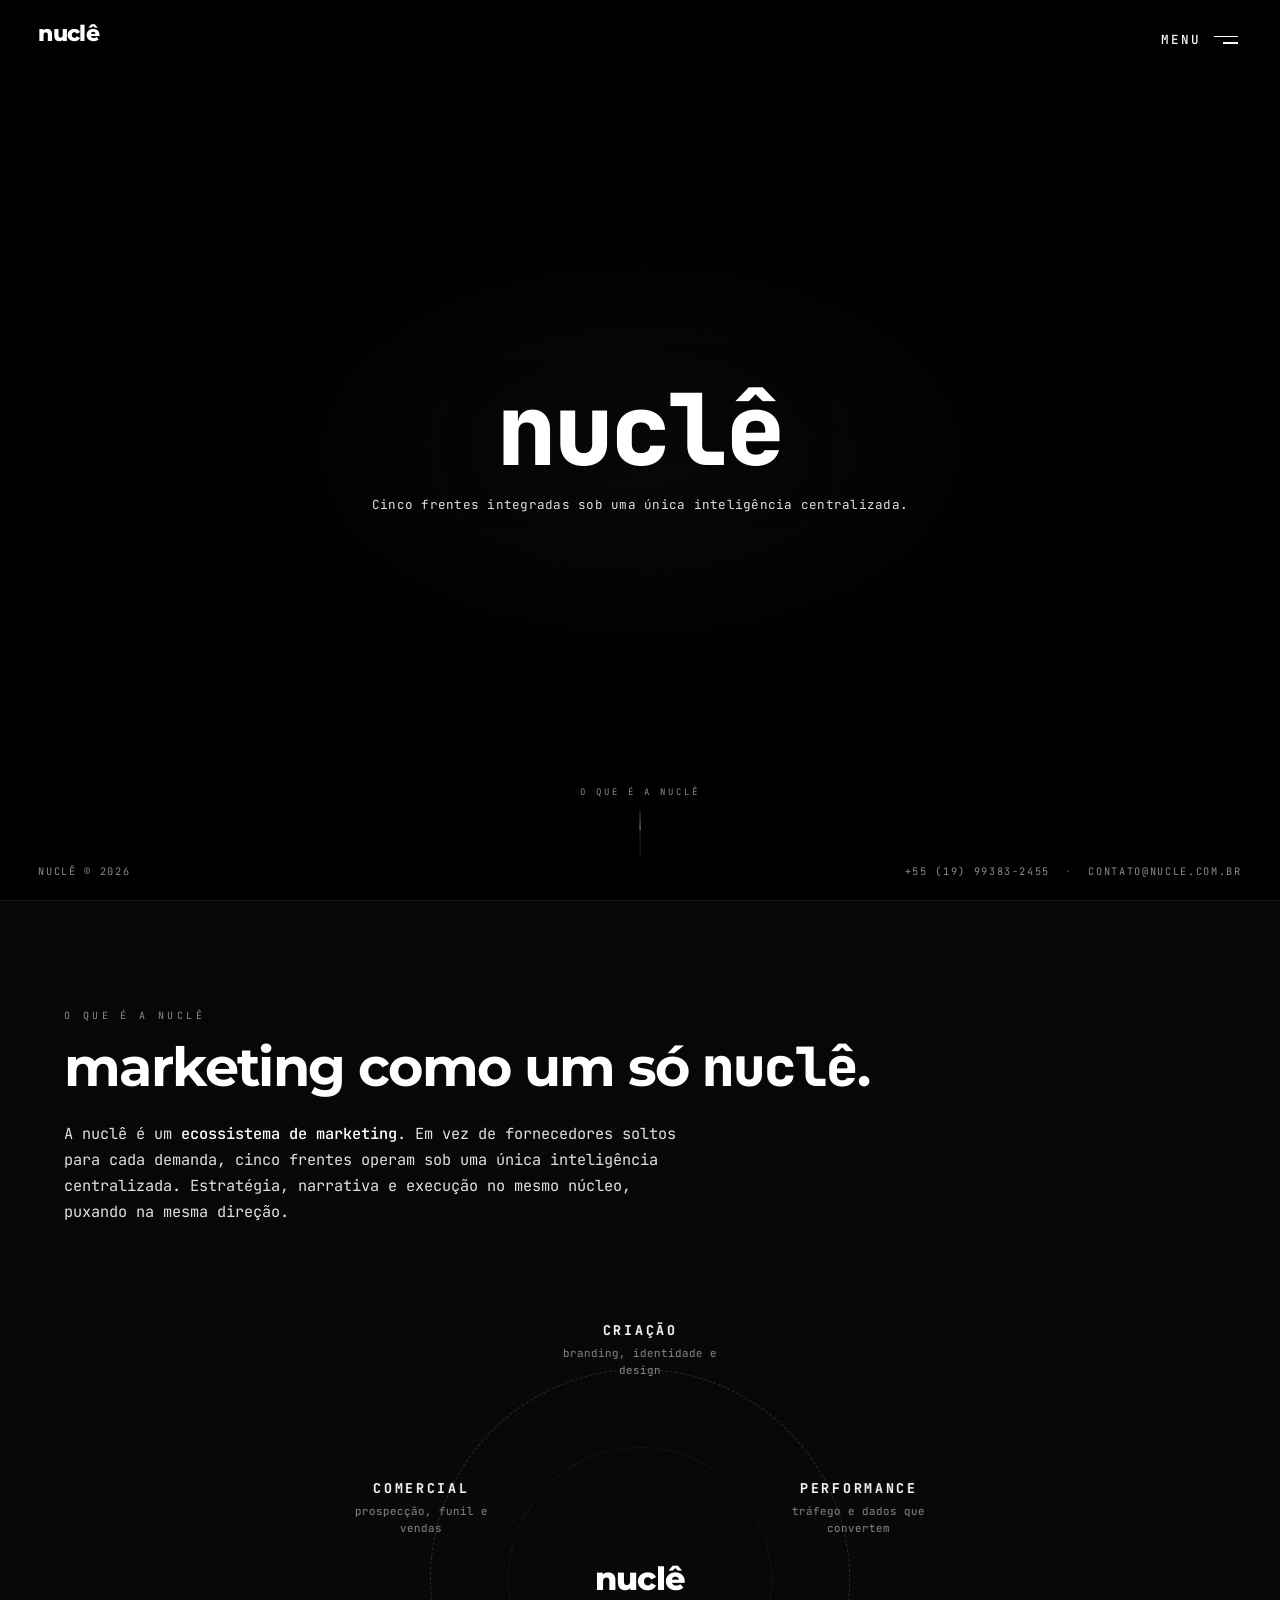
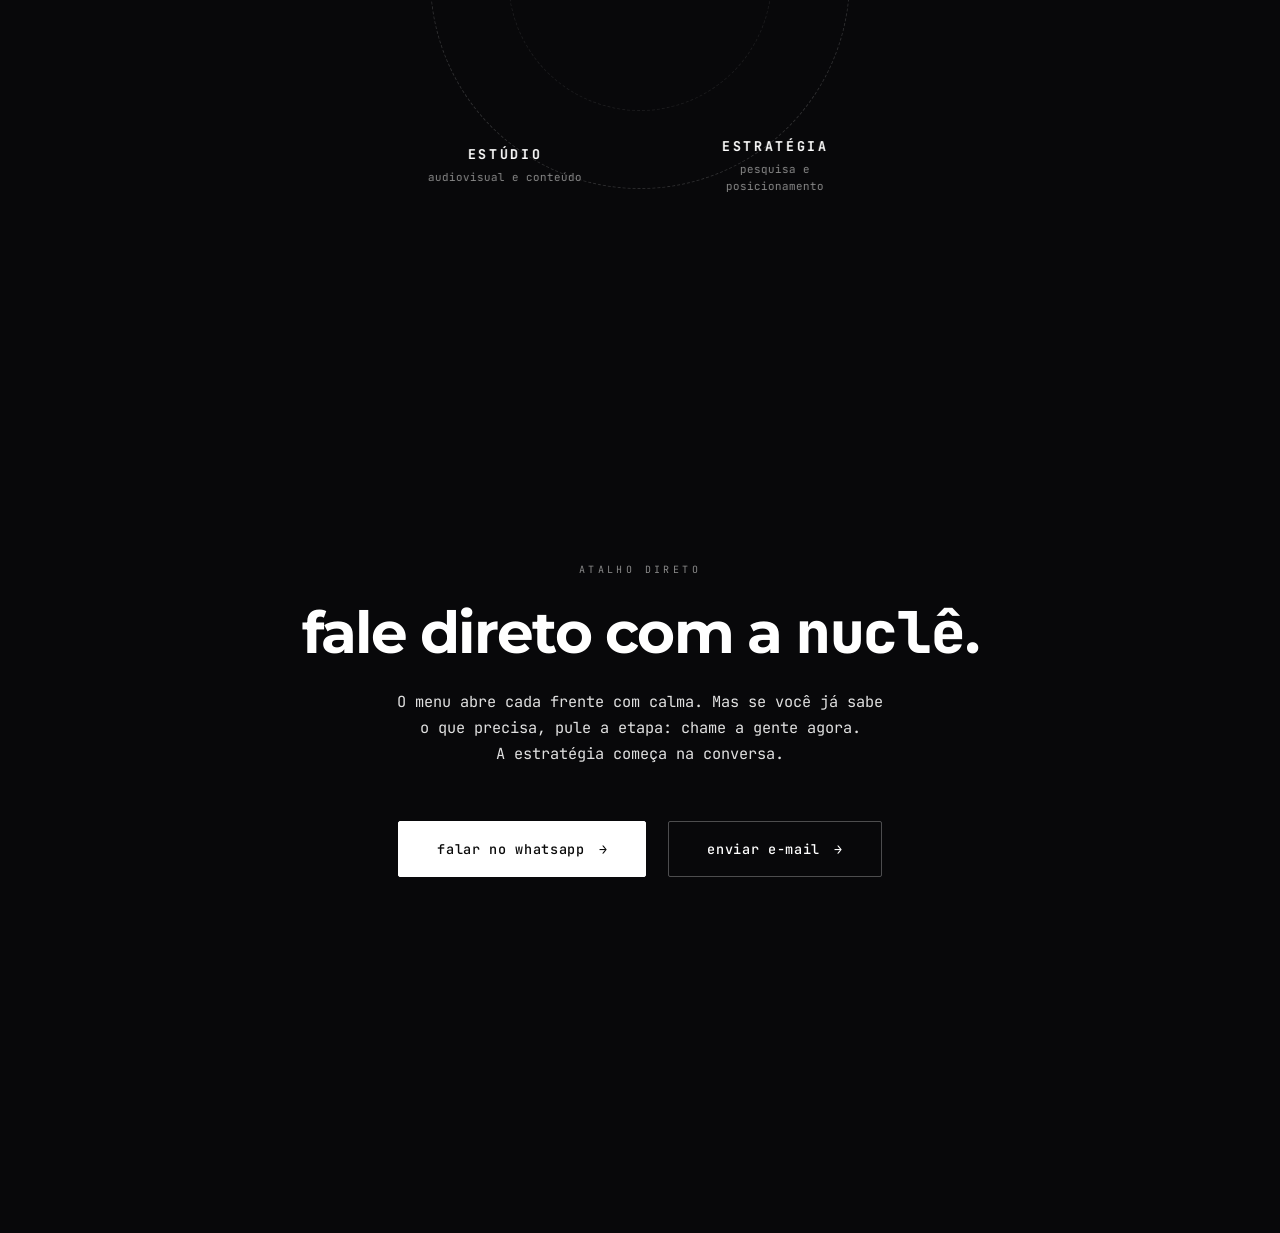
==== commit 4570d631: "Reforca trava de arraste horizontal no mobile (iOS) Troca overflow-x:clip por hidden no html de toda" ====
--- a/index.html
+++ b/index.html
@@ -15,7 +15,7 @@
   <link rel="preconnect" href="https://fonts.gstatic.com" crossorigin>
   <link rel="preconnect" href="https://picsum.photos">
   <link href="https://fonts.googleapis.com/css2?family=JetBrains+Mono:wght@400;500;700;800&family=Montserrat:wght@300;400;500;600&display=swap" rel="stylesheet">
-  <link rel="stylesheet" href="assets/index.css?v=19">
+  <link rel="stylesheet" href="assets/index.css?v=20">
 </head>
 <body>
 
--- a/assets/index.css
+++ b/assets/index.css
@@ -9,7 +9,7 @@
 *{margin:0;padding:0;box-sizing:border-box}
 .svg-defs{position:absolute}
 html,body{min-height:100%}
-html{scroll-behavior:smooth;overflow-x:clip}
+html{scroll-behavior:smooth;overflow-x:hidden}
 body{
   background:#000;
   color:var(--branco);
